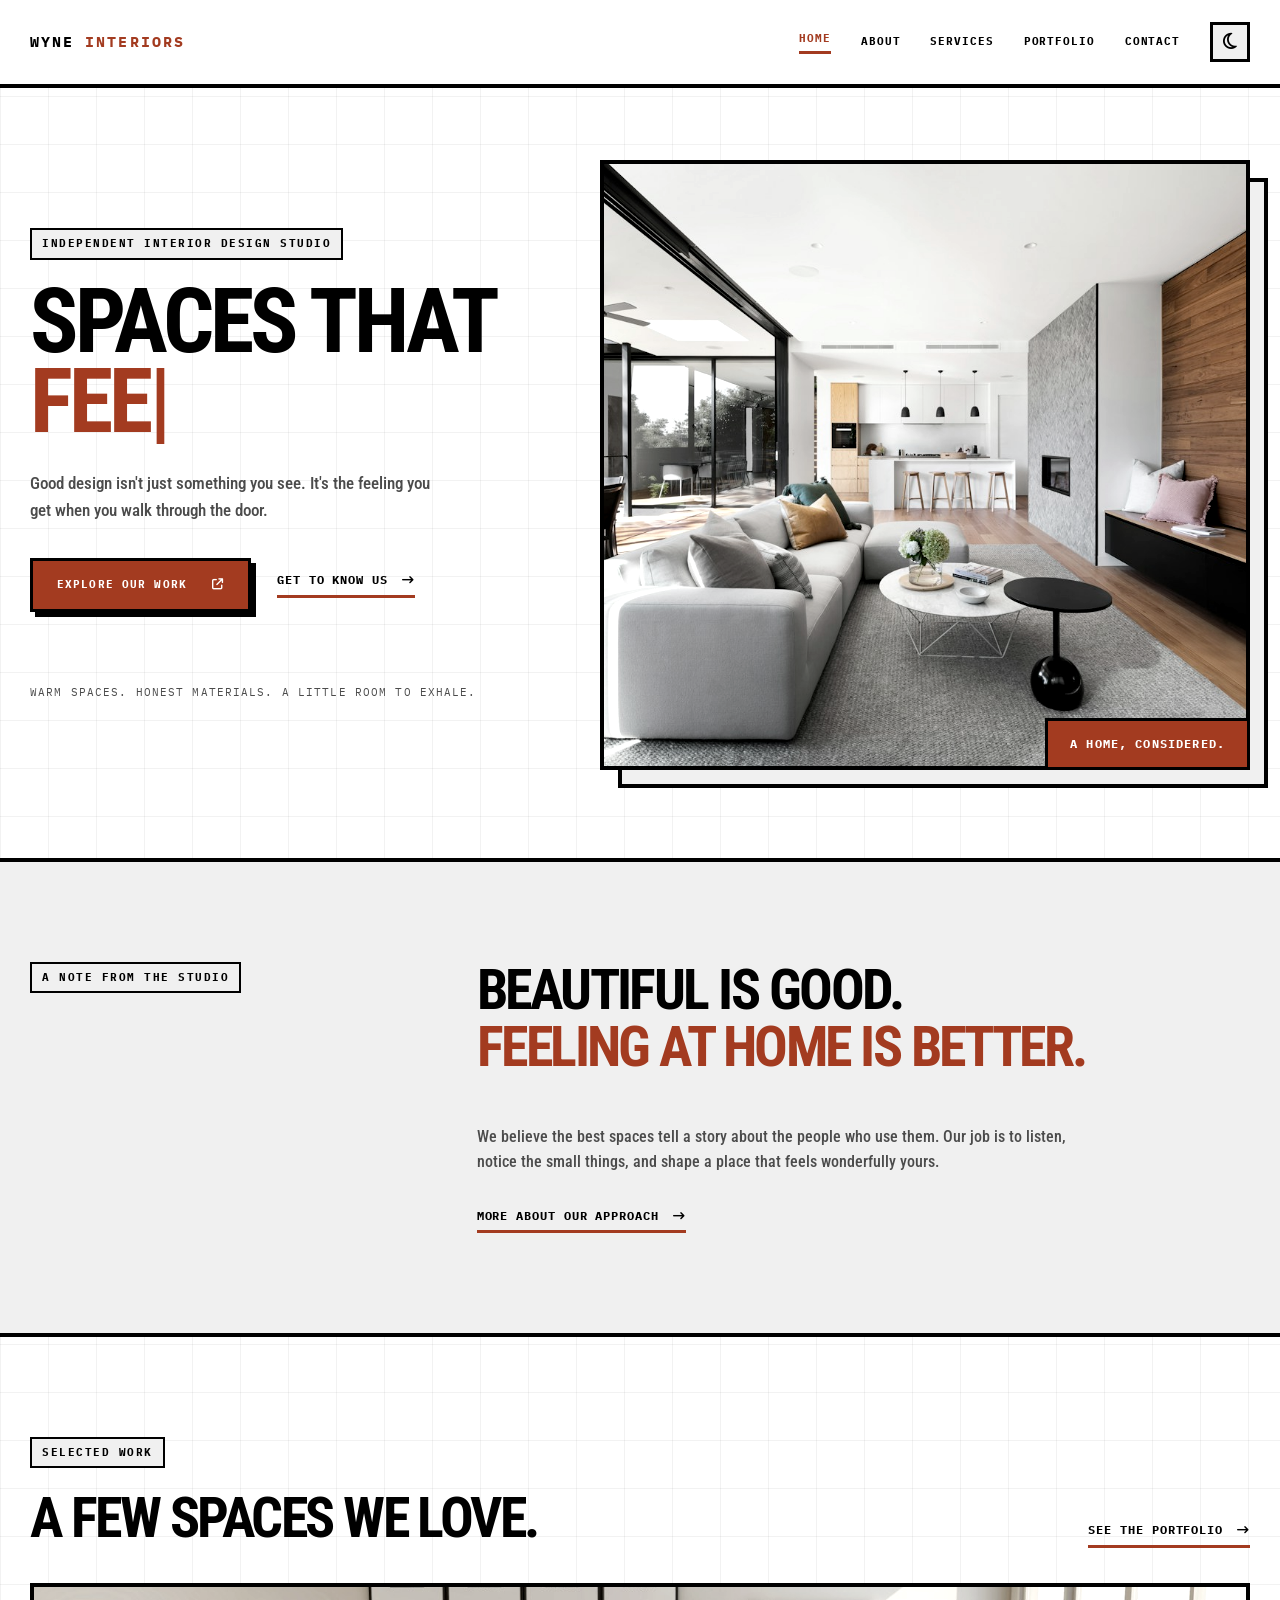
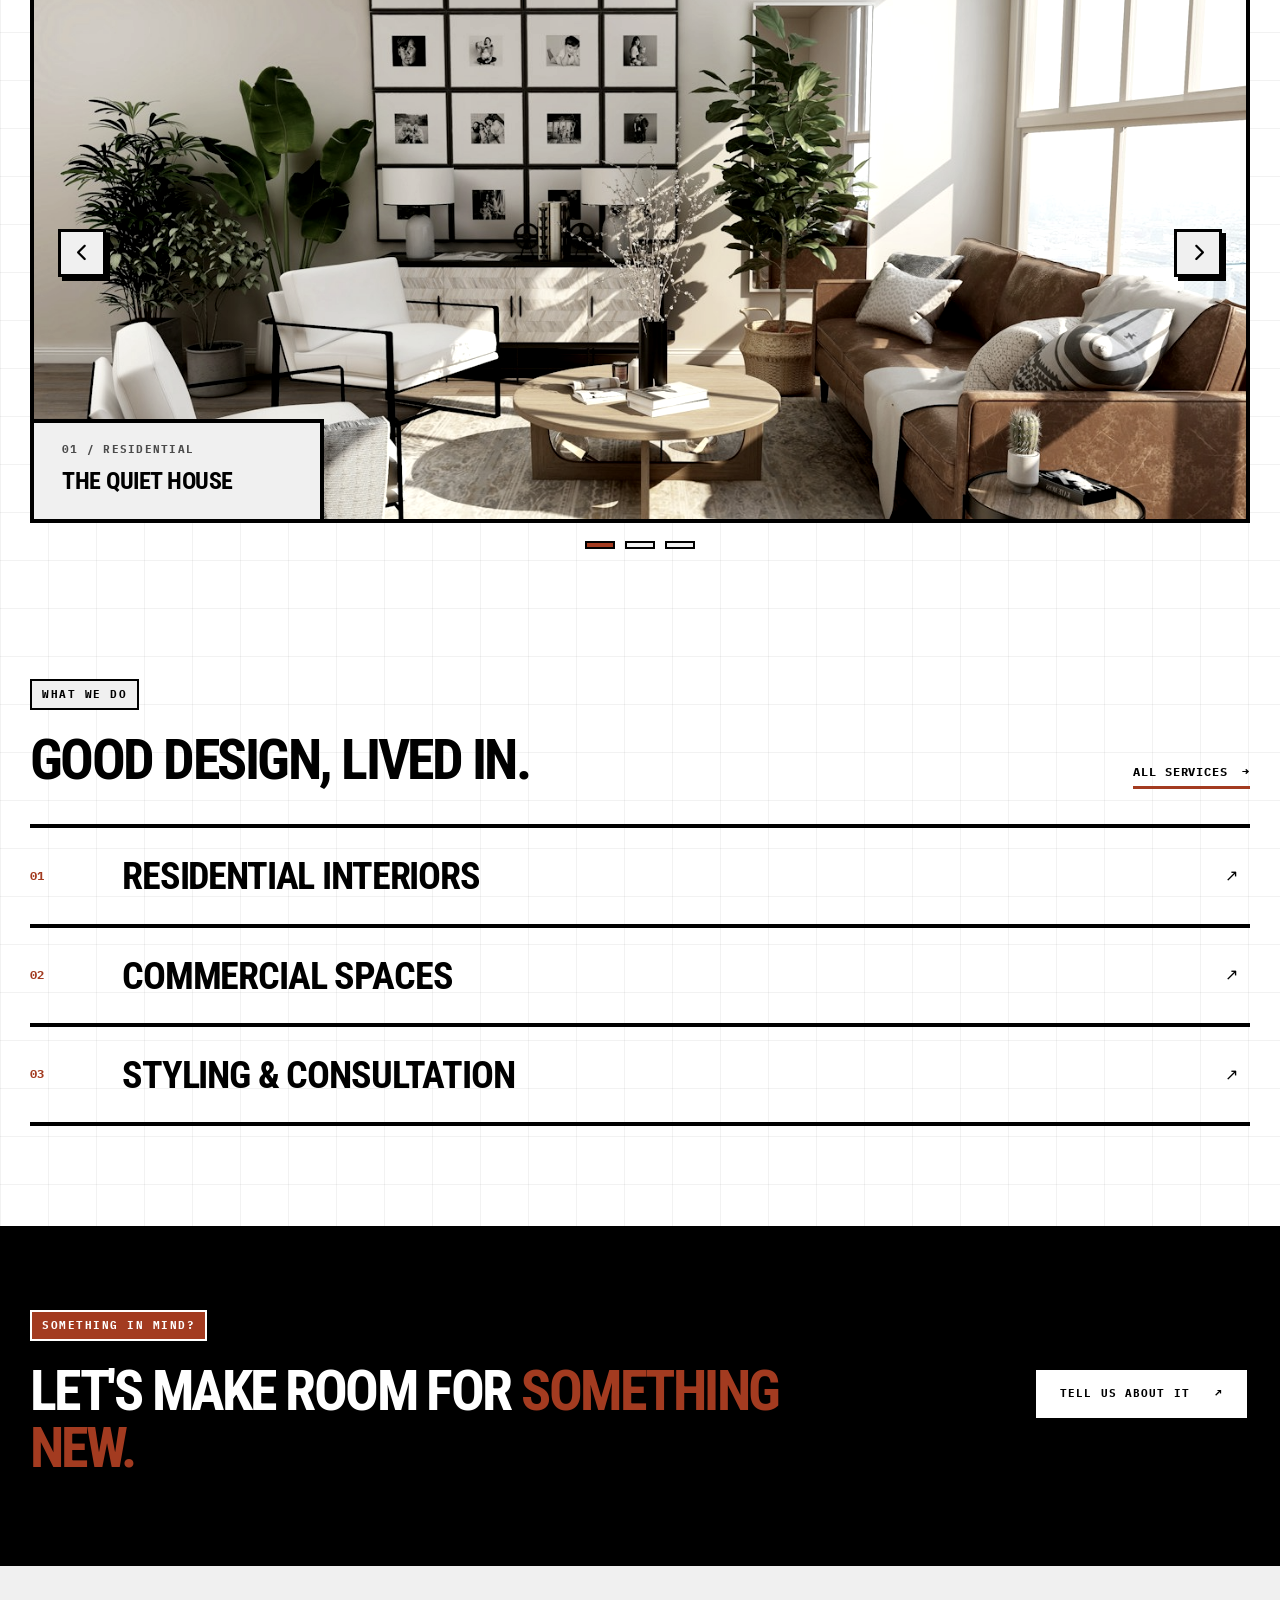
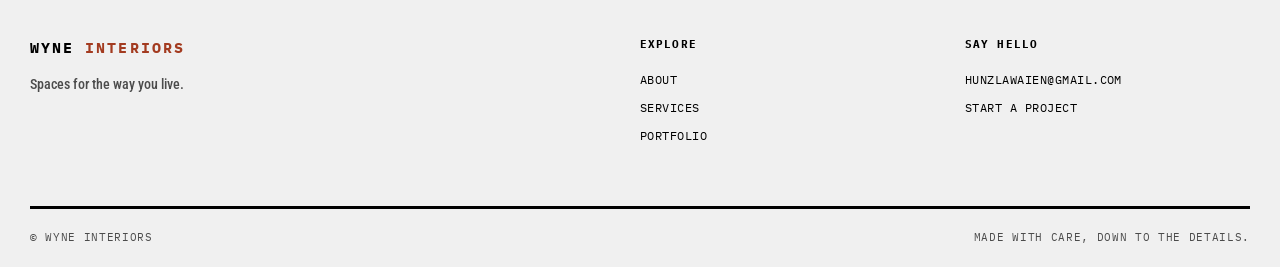
==== index.html @ 6b7e2caf "First commit, Add homepage and about page with theme toggle, animated text, counters and sliders" ====
<!doctype html>
<html lang="en">
  <head>
    <meta charset="UTF-8" />
    <meta name="viewport" content="width=device-width, initial-scale=1.0" />
    <title>Wyne Interiors</title>
    <link
      href="https://fonts.googleapis.com/css2?family=DM+Sans:wght@400;500;600;700&family=Playfair+Display:ital,wght@0,400;0,500;0,600;1,400;1,500&display=swap"
      rel="stylesheet"
    />
    <link
      rel="stylesheet"
      href="https://cdnjs.cloudflare.com/ajax/libs/font-awesome/6.5.2/css/all.min.css"
    />
    <link rel="stylesheet" href="style.css" />
    <script src="script.js" defer></script>
  </head>
  <body>
    <header class="header">
      <div class="container header-inner">
        <a class="logo" href="index.html"> WYNE <span>INTERIORS</span></a>

        <button class="menu-toggle" type="button"></button>

        <nav class="navbar" id="navbar">
          <a href="index.html" aria-current="page">Home</a>
          <a href="about.html">About</a>
          <a href="services.html">Services</a>
          <a href="portfolio.html">Portfolio</a>
          <a href="contact.html">Contact</a>
          <button class="theme-toggle" type="button">
            <i class="fa-solid fa-moon"></i>
          </button>
        </nav>
      </div>
    </header>

    <main>
      <section class="hero container">
        <div class="hero-section">
          <p class="tagline">Independent interior design studio</p>
          <h1>
            Spaces that
            <em
              ><span
                id="typing-text"
                data-words="feel like you|make room to breathe|welcome you home"
                >feel like you</span
              ></em
            ><span class="typing-cursor">|</span>
          </h1>
          <p class="paragraph">
            Good design isn't just something you see. It's the feeling you get
            when you walk through the door.
          </p>
          <div class="hero-buttons">
            <a class="button button-primary" href="portfolio.html"
              >Explore our work
              <span><i class="fa-solid fa-arrow-up-right-from-square"></i></span
            ></a>
            <a class="text-link" href="about.html"
              >Get to know us
              <span><i class="fa-solid fa-arrow-right-long"></i></span
            ></a>
          </div>
          <p class="hero-note">
            Warm spaces. Honest materials. A little room to exhale.
          </p>
        </div>

        <div class="hero-image">
          <img
            src="images/home-hero.jpg"
            alt="hero"
            width="1200"
            height="900"
          />
          <div class="image-label">A home, considered.</div>
        </div>
      </section>

      <section class="intro-section section">
        <div class="container intro-grid">
          <p class="tagline">A note from the studio</p>
          <div>
            <h2>Beautiful is good.<br /><em>Feeling at home is better.</em></h2>
            <p>
              We believe the best spaces tell a story about the people who use
              them. Our job is to listen, notice the small things, and shape a
              place that feels wonderfully yours.
            </p>
            <a class="text-link" href="about.html"
              >More about our approach
              <span><i class="fa-solid fa-arrow-right-long"></i></span
            ></a>
          </div>
        </div>
      </section>

      <section class="section">
        <div class="container">
          <div class="section-heading">
            <div>
              <p class="tagline">Selected work</p>
              <h2 id="work-heading">A few spaces we love.</h2>
            </div>
            <a class="text-link" href="portfolio.html">
              See the portfolio
              <i class="fa-solid fa-arrow-right-long"></i>
            </a>
          </div>

          <div class="project-slider">
            <div class="slider">
              <figure class="slide is-active">
                <img
                  src="images/Slider1.jpg"
                  alt="Slider 1"
                  width="1400"
                  height="900"
                  loading="lazy"
                />
                <figcaption>
                  <span>01 / Residential</span>
                  <strong>The Quiet House</strong>
                </figcaption>
              </figure>
              <figure class="slide">
                <img
                  src="images/Slider2.jpg"
                  alt="Slider 2"
                  width="1400"
                  height="900"
                  loading="lazy"
                />
                <figcaption>
                  <span>02 / Residential</span>
                  <strong>Soft Sunday Apartment</strong>
                </figcaption>
              </figure>
              <figure class="slide">
                <img
                  src="images/Slider3.jpg"
                  alt="Slider 3"
                  width="1400"
                  height="900"
                  loading="lazy"
                />
                <figcaption>
                  <span>03 / Commercial</span>
                  <strong>Gather Studio</strong>
                </figcaption>
              </figure>

              <button type="button" class="slider-prev">
                <i class="fa-solid fa-chevron-left"></i>
              </button>
              <button type="button" class="slider-next">
                <i class="fa-solid fa-chevron-right"></i>
              </button>
            </div>

            <div class="slider-controls">
              <div class="slider-dots">
                <button type="button" class="is-active"></button>
                <button type="button"></button>
                <button type="button"></button>
              </div>
            </div>
          </div>
        </div>
      </section>

      <section class="services-preview section">
        <div class="container">
          <div class="section-heading">
            <div>
              <p class="tagline">What we do</p>
              <h2>Good design, lived in.</h2>
            </div>
            <a class="text-link" href="services.html"
              >All services <span>→</span></a
            >
          </div>
          <div class="service-list">
            <a href="services.html#residential"
              ><span>01</span>
              <h3>Residential interiors</h3>
              <span>↗</span></a
            >
            <a href="services.html#commercial"
              ><span>02</span>
              <h3>Commercial spaces</h3>
              <span>↗</span></a
            >
            <a href="services.html#styling"
              ><span>03</span>
              <h3>Styling &amp; consultation</h3>
              <span>↗</span></a
            >
          </div>
        </div>
      </section>

      <section class="cta-section">
        <div class="container cta-inner">
          <div>
            <p class="tagline">Something in mind?</p>
            <h2>Let's make room for <em>something new.</em></h2>
          </div>
          <a class="button button-light" href="contact.html"
            >Tell us about it <span>↗</span></a
          >
        </div>
      </section>
    </main>

    <footer class="footer">
      <div class="container footer-inner">
        <div>
          <a class="logo" href="index.html">WYNE <span>INTERIORS</span></a>
          <p>Spaces for the way you live.</p>
        </div>
        <div>
          <p class="footer-label">Explore</p>
          <a href="about.html">About</a><a href="services.html">Services</a
          ><a href="portfolio.html">Portfolio</a>
        </div>
        <div>
          <p class="footer-label">Say hello</p>
          <a href="mailto:hunzlawaien@gmail.com">hunzlawaien@gmail.com</a
          ><a href="contact.html">Start a project</a>
        </div>
      </div>
      <div class="container footer-bottom">
        <span>© <span class="year"></span> Wyne Interiors</span
        ><span>Made with care, down to the details.</span>
      </div>
    </footer>
  </body>
</html>
---- style.css ----
@import url("https://fonts.googleapis.com/css2?family=IBM+Plex+Mono:wght@400;500;600;700&family=Roboto+Condensed:wght@400;500;600;700&display=swap");

:root {
  --bg: #ffffff;
  --surface: #f0f0f0;
  --soft: #f0f0f0;
  --text: #000000;
  --muted: #4b4b4b;
  --accent: #a33b20;
  --accent-hover: #7f2d18;
  --line: #000000;
  --error: #a33b20;

  --font-body: "Roboto Condensed", Arial, sans-serif;
  --font-display: "Roboto Condensed", Arial, sans-serif;
  --font-mono: "IBM Plex Mono", monospace;

  --rust: #a33b20;
  --border-thick: 4px;
  --border-mid: 3px;
}

html[data-theme="dark"] {
  --bg: #0c0c0c;
  --surface: #171717;
  --soft: #171717;
  --text: #ffffff;
  --muted: #b5b5b5;
  --accent: #d55531;
  --accent-hover: #ea6f4d;
  --line: #ffffff;
  --error: #ff896f;

  --rust: #d55531;
}

* {
  box-sizing: border-box;
}

html {
  scroll-behavior: smooth;
}

body {
  margin: 0;
  background:
    linear-gradient(90deg, rgba(0, 0, 0, 0.05) 1px, transparent 1px),
    linear-gradient(180deg, rgba(0, 0, 0, 0.05) 1px, transparent 1px), var(--bg);
  background-size: 48px 48px;
  color: var(--text);
  font-family: var(--font-body);
  line-height: 1.6;
}

html[data-theme="dark"] body {
  background:
    linear-gradient(90deg, rgba(255, 255, 255, 0.06) 1px, transparent 1px),
    linear-gradient(180deg, rgba(255, 255, 255, 0.06) 1px, transparent 1px),
    var(--bg);
  background-size: 48px 48px;
}

body,
input,
textarea,
select,
button {
  font-family: var(--font-body);
}
img {
  display: block;
  width: 100%;
  max-width: 100%;
}
a {
  color: inherit;
  text-decoration: none;
}
button {
  cursor: pointer;
}
button,
input,
select,
textarea {
  font-size: inherit;
}
h1,
h2,
h3,
p,
figure {
  margin-top: 0;
}
h1,
h2,
h3 {
  line-height: 1.02;
}
h1,
h2 {
  font-family: var(--font-display);
  font-weight: 700;
  letter-spacing: -0.045em;
  text-transform: uppercase;
}
h1 em,
h2 em {
  color: var(--rust);
  font-style: normal;
  font-weight: 700;
}
h3 {
  font-family: var(--font-display);
  font-weight: 700;
  text-transform: uppercase;
}

:focus-visible {
  outline: 3px solid var(--rust);
  outline-offset: 3px;
}

[hidden] {
  display: none !important;
}
.container {
  width: min(100% - 48px, 1220px);
  margin-inline: auto;
}
.section {
  padding-block: 100px;
}

.button {
  display: inline-flex;
  justify-content: center;
  align-items: center;
  gap: 25px;
  min-height: 54px;
  border: var(--border-mid) solid var(--line);
  padding: 11px 24px;
  background: var(--surface);
  color: var(--text);
  font-family: var(--font-mono);
  font-size: 0.7rem;
  font-weight: 700;
  letter-spacing: 0.1em;
  text-transform: uppercase;
  box-shadow: 5px 5px 0 var(--line);
  transition:
    background 0.2s,
    transform 0.2s,
    box-shadow 0.2s;
}
.button:hover {
  transform: translate(-2px, -2px);
  box-shadow: 8px 8px 0 var(--line);
}
.button-primary {
  background: var(--rust);
  color: #fff;
}
.button-primary:hover {
  background: var(--accent-hover);
}
.button-light {
  background: #fff;
  color: #000;
}
.button-light:hover {
  background: var(--surface);
}

.tagline {
  display: inline-block;
  margin-bottom: 22px;
  padding: 5px 10px;
  border: 2px solid var(--line);
  background: var(--surface);
  color: var(--text);
  font-family: var(--font-mono);
  font-size: 0.67rem;
  font-weight: 700;
  letter-spacing: 0.14em;
  text-transform: uppercase;
}

.tagline {
  width: fit-content;
  height: fit-content;
}

.text-link {
  display: inline-flex;
  align-items: center;
  gap: 14px;
  border-bottom: var(--border-mid) solid var(--rust);
  padding-bottom: 5px;
  font-family: var(--font-mono);
  font-size: 0.72rem;
  font-weight: 700;
  letter-spacing: 0.08em;
  text-transform: uppercase;
  transition:
    gap 0.2s,
    color 0.2s;
}
.text-link:hover {
  gap: 20px;
  color: var(--rust);
}

.lead {
  color: var(--muted);
  font-size: 1.08rem;
  line-height: 1.85;
}

.page-hero {
  padding-block: 88px 85px;
}
.page-hero h1 {
  max-width: 840px;
  margin-bottom: 24px;
  font-size: clamp(3.5rem, 7vw, 6.2rem);
}
.page-hero .lead {
  max-width: 650px;
  margin-bottom: 0;
}
/* Header */

.header {
  position: relative;
  z-index: 20;
  border-bottom: var(--border-thick) solid var(--line);
  background: var(--bg);
}
.header-inner {
  display: flex;
  align-items: center;
  justify-content: space-between;
  min-height: 84px;
}
.logo {
  font-family: var(--font-mono);
  font-size: 0.92rem;
  font-weight: 700;
  letter-spacing: 0.14em;
  text-transform: uppercase;
  white-space: nowrap;
}
.logo span {
  color: var(--rust);
  font-style: normal;
  font-weight: 700;
}
.navbar {
  display: flex;
  align-items: center;
  gap: 30px;
}
.navbar a {
  color: var(--text);
  font-family: var(--font-mono);
  font-size: 0.7rem;
  font-weight: 700;
  letter-spacing: 0.08em;
  text-transform: uppercase;
}
.navbar a:hover,
.navbar a[aria-current="page"] {
  color: var(--rust);
}
.navbar a[aria-current="page"] {
  border-bottom: var(--border-mid) solid var(--rust);
  padding-bottom: 4px;
}

.theme-toggle,
.menu-toggle {
  border: var(--border-mid) solid var(--line);
  background: var(--surface);
  color: var(--text);
}
.theme-toggle {
  width: 40px;
  height: 40px;
  border-radius: 0;
  font-size: 1.15rem;
  line-height: 1;
}
.menu-toggle {
  display: none;
}

/* Home */

.hero {
  display: grid;
  grid-template-columns: 0.87fr 1.13fr;
  align-items: center;
  gap: 70px;
  padding-block: 72px 88px;
}
.hero h1 {
  max-width: 680px;
  margin-bottom: 27px;
  font-size: clamp(3.8rem, 7vw, 6.6rem);
  line-height: 0.9;
}
.hero .paragraph {
  max-width: 420px;
  color: var(--muted);
  font-size: 1.05rem;
  font-weight: 500;
}
.hero-buttons {
  display: flex;
  align-items: center;
  flex-wrap: wrap;
  gap: 26px;
  margin-top: 34px;
}
.hero-note {
  margin: 72px 0 0;
  color: var(--muted);
  font-family: var(--font-mono);
  font-size: 0.7rem;
  letter-spacing: 0.1em;
  text-transform: uppercase;
}

.hero-image {
  position: relative;
}
.hero-image::before {
  content: "";
  position: absolute;
  inset: 18px -18px -18px 18px;
  z-index: -1;
  border: var(--border-thick) solid var(--line);
  background: var(--surface);
}
.hero-image img {
  height: 610px;
  border: var(--border-thick) solid var(--line);
  object-fit: cover;
  filter: grayscale(0.45) contrast(1.14);
}
.image-label {
  position: absolute;
  right: 0;
  bottom: 0;
  padding: 14px 22px;
  border: var(--border-mid) solid var(--line);
  background: var(--rust);
  color: #fff;
  font-family: var(--font-mono);
  font-style: normal;
  font-size: 0.72rem;
  font-weight: 700;
  letter-spacing: 0.1em;
  text-transform: uppercase;
}

.typing-cursor {
  color: var(--rust);
  font-weight: 700;
  animation: blink 0.8s step-end infinite;
}
@keyframes blink {
  50% {
    opacity: 0;
  }
}

.intro-section,
.faq-section {
  background: var(--surface);
  border-block: var(--border-thick) solid var(--line);
}
.intro-grid {
  display: grid;
  grid-template-columns: 1fr 2fr;
  gap: 60px;
}
.intro-grid h2,
.section-heading h2,
.faq-layout h2 {
  font-size: clamp(2.4rem, 4.4vw, 4rem);
}
.intro-grid p:not(.tagline):not(.eyebrow) {
  max-width: 630px;
  color: var(--muted);
  font-weight: 500;
}
.intro-grid .text-link {
  margin-top: 16px;
}

.section-heading {
  display: flex;
  justify-content: space-between;
  align-items: end;
  gap: 24px;
  margin-bottom: 35px;
}
.section-heading h2 {
  margin-bottom: 0;
}

.project-slider {
  position: relative;
}
.slider {
  position: relative;
  height: 540px;
  overflow: hidden;
  border: var(--border-thick) solid var(--line);
  background: var(--surface);
}
.slide {
  position: absolute;
  inset: 0;
  margin: 0;
  visibility: hidden;
  opacity: 0;
  transition:
    opacity 0.55s ease,
    visibility 0.55s ease;
}

.slide.is-active {
  visibility: visible;
  opacity: 1;
}

.slide img {
  height: 100%;
  object-fit: cover;
  filter: grayscale(0.45) contrast(1.14);
}

.slide figcaption {
  position: absolute;
  bottom: 0;
  left: 0;
  display: grid;
  gap: 5px;
  min-width: 290px;
  padding: 18px 28px;
  border-top: var(--border-thick) solid var(--line);
  border-right: var(--border-thick) solid var(--line);
  background: var(--surface);
}

.slide figcaption span,
.project-meta span {
  color: var(--muted);
  font-family: var(--font-mono);
  font-size: 0.66rem;
  font-weight: 700;
  text-transform: uppercase;
  letter-spacing: 0.12em;
}

.slide figcaption strong {
  font-family: var(--font-display);
  font-size: 1.5rem;
  font-weight: 700;
  text-transform: uppercase;
  letter-spacing: -0.02em;
}

.slider-controls {
  display: flex;
  align-items: center;
  justify-content: center;
  padding-top: 18px;
}

.slider-dots {
  display: flex;
  align-items: center;
  gap: 10px;
}

.slider-dots button {
  width: 30px;
  height: 8px;
  padding: 0;
  border: 2px solid var(--line);
  border-radius: 0;
  background: var(--surface);
  cursor: pointer;
}

.slider-dots button.is-active {
  background: var(--rust);
}

/* Side arrows */
.slider-prev,
.slider-next {
  position: absolute;
  top: 50%;
  transform: translateY(-50%);
  z-index: 10;
  width: 48px;
  height: 48px;
  border: var(--border-mid) solid var(--line);
  border-radius: 0;
  background: var(--surface);
  color: var(--text);
  font-family: var(--font-mono);
  font-size: 1.1rem;
  font-weight: 700;
  cursor: pointer;
  display: grid;
  place-items: center;
  box-shadow: 4px 4px 0 var(--line);
  transition:
    background 0.2s ease,
    color 0.2s ease;
}

.slider-prev:hover,
.slider-next:hover {
  background: var(--rust);
  color: #fff;
}

.slider-prev {
  left: 24px;
}

.slider-next {
  right: 24px;
}

.services-preview {
  padding-top: 30px;
}
.service-list {
  border-top: var(--border-thick) solid var(--line);
}
.service-list a {
  display: grid;
  grid-template-columns: 80px 1fr 25px;
  align-items: center;
  gap: 12px;
  border-bottom: var(--border-thick) solid var(--line);
  padding-block: 28px;
  transition: background 0.2s;
}
.service-list a:hover {
  background: var(--surface);
}
.service-list a:hover h3 {
  color: var(--rust);
  transform: translateX(10px);
}
.service-list a > span:first-child {
  color: var(--rust);
  font-family: var(--font-mono);
  font-size: 0.72rem;
  font-weight: 700;
}
.service-list h3 {
  margin: 0;
  font-size: clamp(1.7rem, 3vw, 2.7rem);
  letter-spacing: -0.03em;
  transition:
    transform 0.2s,
    color 0.2s;
}

.cta-section {
  background: #000;
  color: #fff;
  border-block: var(--border-thick) solid var(--line);
}
html[data-theme="dark"] .cta-section {
  background: #000;
  border-color: #fff;
}
.cta-inner {
  display: flex;
  align-items: center;
  justify-content: space-between;
  gap: 32px;
  padding-block: 80px;
}
.cta-inner .tagline,
.cta-inner .eyebrow {
  border-color: #fff;
  background: var(--rust);
  color: #fff;
}
.cta-inner h2 {
  max-width: 760px;
  margin: 0;
  font-size: clamp(2.5rem, 4.4vw, 4.2rem);
}
.cta-inner h2 em {
  color: var(--rust);
}

/* Footer */

.footer {
  padding-top: 70px;
  border-top: var(--border-thick) solid var(--line);
  background: var(--surface);
}
.footer-inner {
  display: grid;
  grid-template-columns: 2fr 1fr 1fr;
  gap: 40px;
  padding-bottom: 60px;
}
.footer-inner > div {
  display: flex;
  flex-direction: column;
  align-items: flex-start;
  gap: 9px;
}
.footer-inner .logo {
  margin-bottom: 5px;
}
.footer-inner p {
  margin: 0;
  color: var(--muted);
  font-size: 0.88rem;
  font-weight: 500;
}
.footer-inner a:not(.logo) {
  font-family: var(--font-mono);
  font-size: 0.74rem;
  letter-spacing: 0.04em;
  text-transform: uppercase;
}
.footer-inner a:hover {
  color: var(--rust);
  text-decoration: underline;
}
.footer-inner .footer-label {
  margin-bottom: 8px;
  color: var(--text);
  font-family: var(--font-mono);
  font-size: 0.7rem;
  font-weight: 700;
  letter-spacing: 0.1em;
  text-transform: uppercase;
}
.footer-bottom {
  display: flex;
  justify-content: space-between;
  gap: 20px;
  border-top: var(--border-mid) solid var(--line);
  padding-block: 20px;
  color: var(--muted);
  font-family: var(--font-mono);
  font-size: 0.7rem;
  letter-spacing: 0.06em;
  text-transform: uppercase;
}

/* About */

.about-story {
  padding-top: 0;
}
.story-image {
  position: relative;
}
.story-image::before {
  content: "";
  position: absolute;
  inset: 18px -18px -18px 18px;
  z-index: -1;
  border: var(--border-thick) solid var(--line);
  background: var(--surface);
}
.story-image img {
  height: 610px;
  border: var(--border-thick) solid var(--line);
  object-fit: cover;
  filter: grayscale(0.45) contrast(1.14);
}

.image-stamp {
  position: absolute;
  right: 0;
  bottom: 0;
  padding: 14px 22px;
  border: var(--border-mid) solid var(--line);
  background: var(--rust);
  color: #fff;
  font-family: var(--font-mono);
  font-size: 0.7rem;
  font-style: normal;
  font-weight: 700;
  letter-spacing: 0.08em;
  text-transform: uppercase;
}

.story h2 {
  font-size: clamp(2.3rem, 4vw, 3.8rem);
}
.story p:not(.tagline) {
  color: var(--muted);
  font-weight: 500;
}
.story .text-link {
  margin-top: 16px;
}

.story-grid {
  display: grid;
  grid-template-columns: 1fr 1fr;
  align-items: center;
  gap: 8%;
}

.numbers-grid {
  display: grid;
  grid-template-columns: repeat(3, 1fr);
  gap: 30px;
}
.numbers-grid div {
  display: grid;
  gap: 7px;
  border-left: var(--border-thick) solid var(--line);
  padding: 20px 24px;
  background: var(--bg);
}
.numbers-grid strong {
  color: var(--rust);
  font-family: var(--font-mono);
  font-size: clamp(2.8rem, 5.5vw, 4.6rem);
  font-weight: 700;
  line-height: 1;
}
.numbers-grid span {
  color: var(--text);
  font-family: var(--font-mono);
  font-size: 0.7rem;
  font-weight: 700;
  letter-spacing: 0.08em;
  text-transform: uppercase;
}

.numbers-section {
  background: var(--soft);
  border-block: var(--border-thick) solid var(--line);
}

.values-grid {
  display: grid;
  grid-template-columns: repeat(3, 1fr);
  gap: 22px;
}
.value-card {
  min-height: 235px;
  padding: 29px;
  border: var(--border-thick) solid var(--line);
  background: var(--surface);
  box-shadow: 6px 6px 0 var(--line);
}
.value-card > span {
  color: var(--rust);
  font-family: var(--font-mono);
  font-size: 0.72rem;
  font-weight: 700;
}
.value-card h3 {
  margin: 31px 0 12px;
  font-size: 1.5rem;
}
.value-card p {
  margin: 0;
  color: var(--muted);
  font-size: 0.9rem;
  font-weight: 500;
}
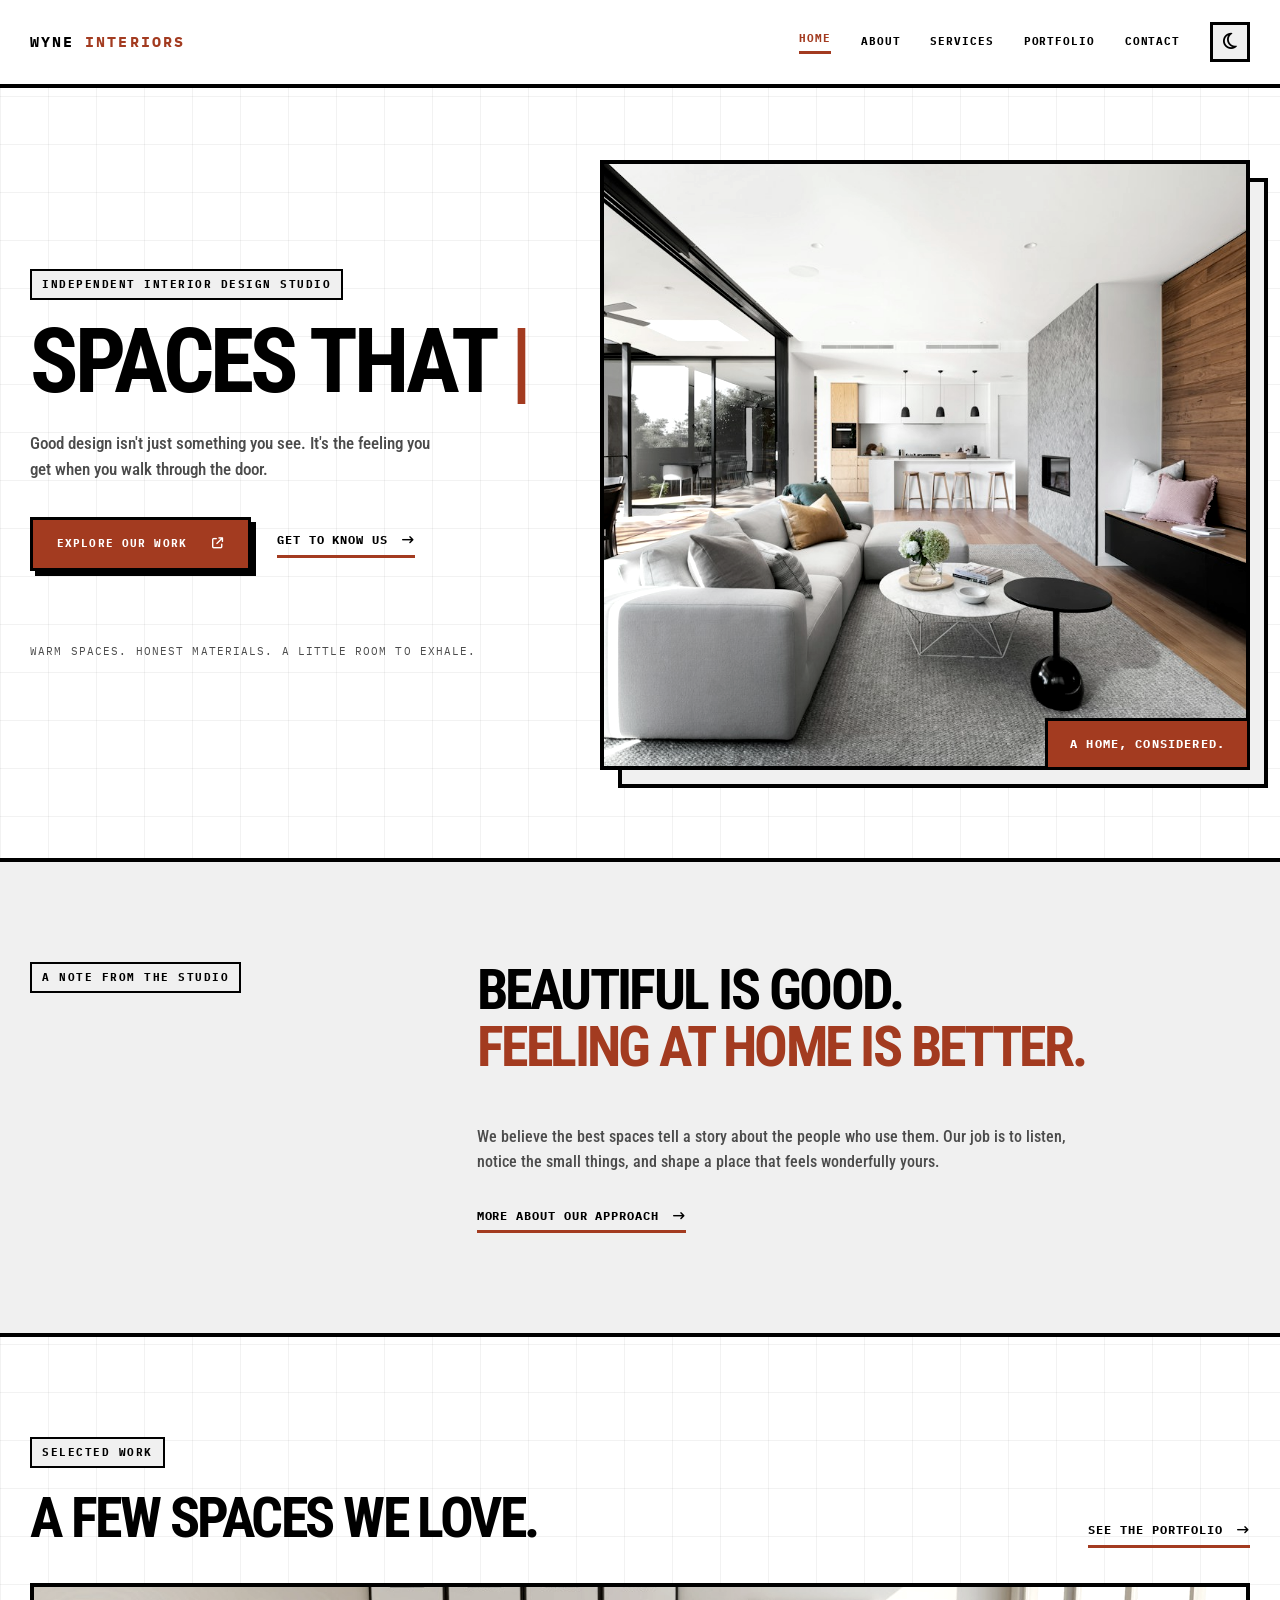
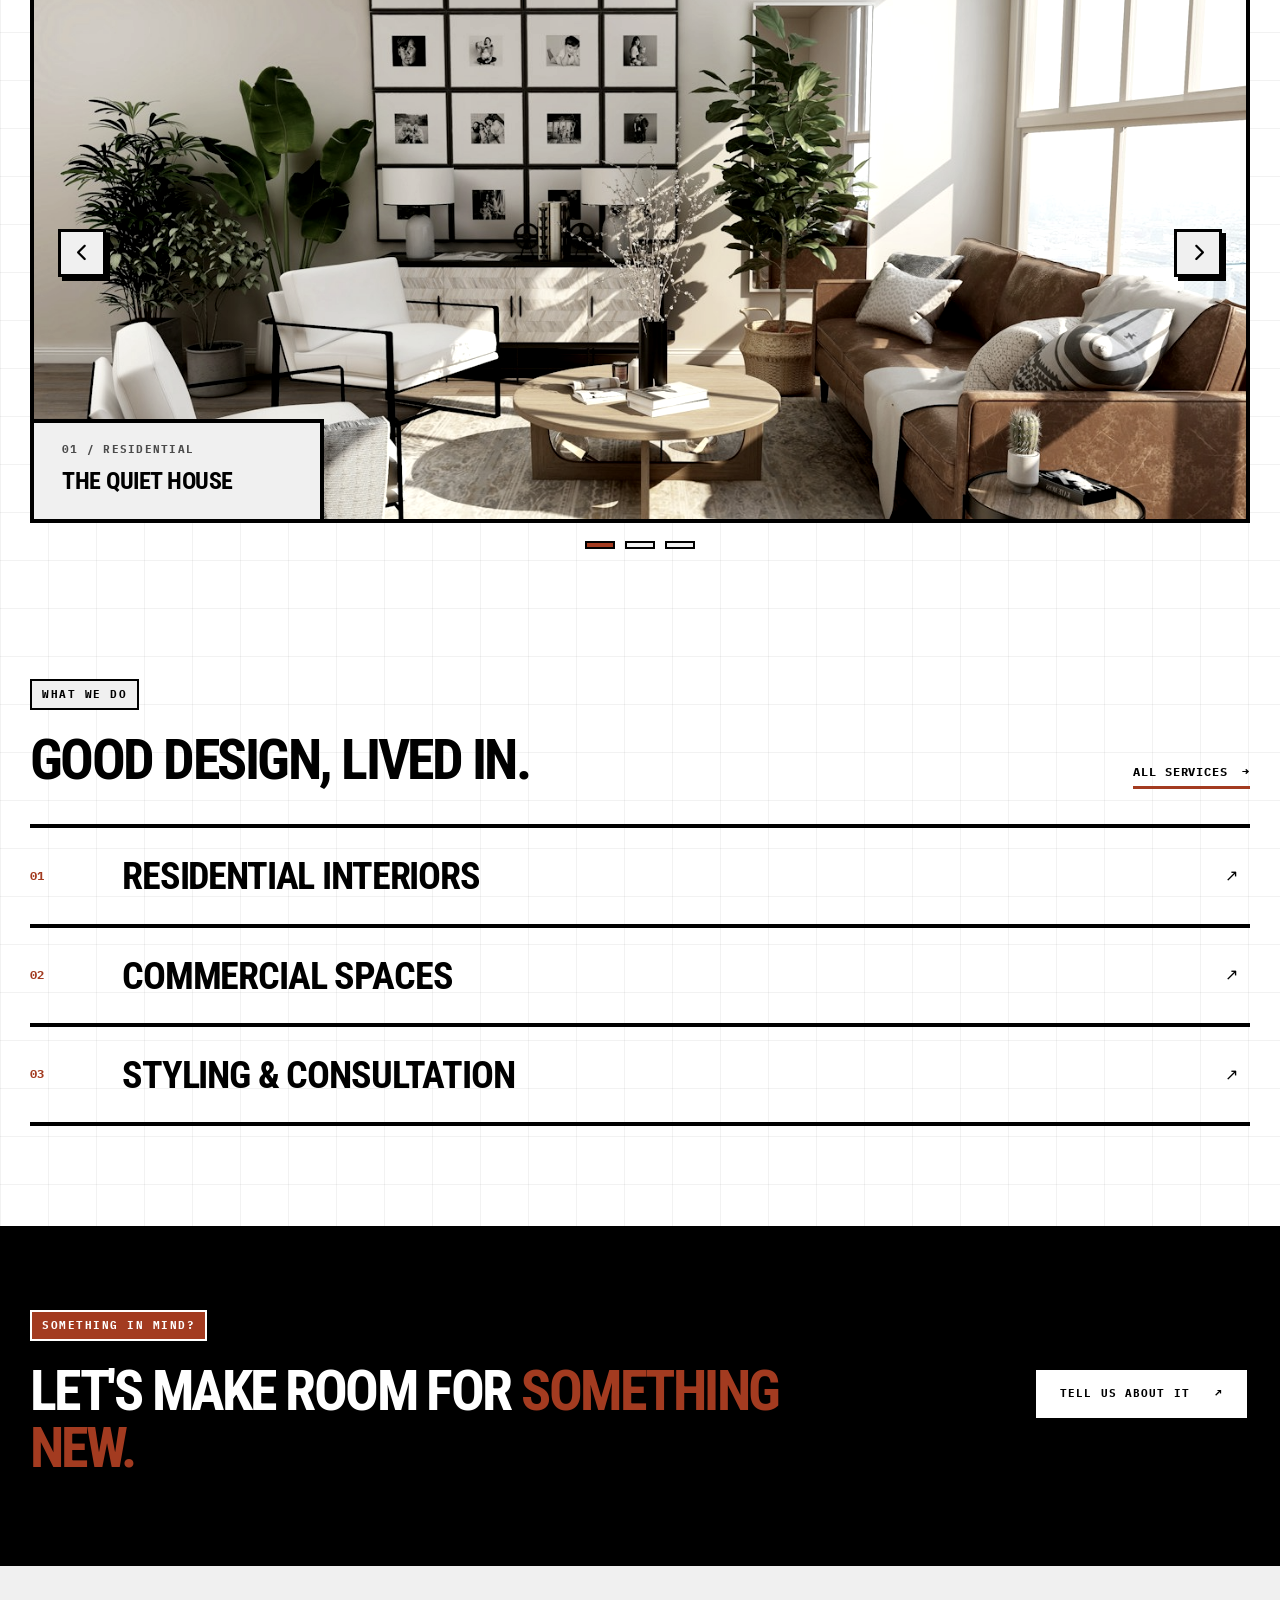
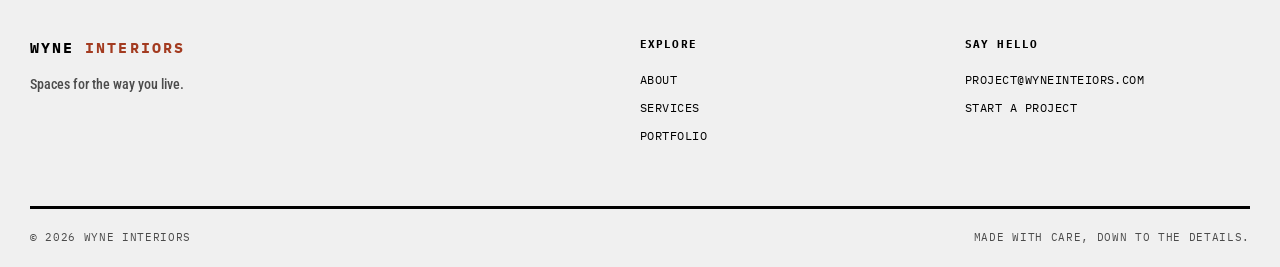
==== commit 5cfb6157: "Add scroll to top button" ====
--- a/index.html
+++ b/index.html
@@ -228,7 +228,7 @@
         </div>
         <div>
           <p class="footer-label">Say hello</p>
-          <a href="mailto:hunzlawaien@gmail.com">hunzlawaien@gmail.com</a
+          <a href="project@wyneinteiors.com">project@wyneinteiors.com</a
           ><a href="contact.html">Start a project</a>
         </div>
       </div>
@@ -237,5 +237,8 @@
         ><span>Made with care, down to the details.</span>
       </div>
     </footer>
+    <button class="back-to-top" type="button" aria-label="Back to top">
+      ↑
+    </button>
   </body>
 </html>
--- a/style.css
+++ b/style.css
@@ -68,24 +68,29 @@
 button {
   font-family: var(--font-body);
 }
+
 img {
   display: block;
   width: 100%;
   max-width: 100%;
 }
+
 a {
   color: inherit;
   text-decoration: none;
 }
+
 button {
   cursor: pointer;
 }
+
 button,
 input,
 select,
 textarea {
   font-size: inherit;
 }
+
 h1,
 h2,
 h3,
@@ -93,11 +98,13 @@
 figure {
   margin-top: 0;
 }
+
 h1,
 h2,
 h3 {
   line-height: 1.02;
 }
+
 h1,
 h2 {
   font-family: var(--font-display);
@@ -105,12 +112,14 @@
   letter-spacing: -0.045em;
   text-transform: uppercase;
 }
+
 h1 em,
 h2 em {
   color: var(--rust);
   font-style: normal;
   font-weight: 700;
 }
+
 h3 {
   font-family: var(--font-display);
   font-weight: 700;
@@ -125,10 +134,12 @@
 [hidden] {
   display: none !important;
 }
+
 .container {
   width: min(100% - 48px, 1220px);
   margin-inline: auto;
 }
+
 .section {
   padding-block: 100px;
 }
@@ -154,21 +165,26 @@
     transform 0.2s,
     box-shadow 0.2s;
 }
+
 .button:hover {
   transform: translate(-2px, -2px);
   box-shadow: 8px 8px 0 var(--line);
 }
+
 .button-primary {
   background: var(--rust);
   color: #fff;
 }
+
 .button-primary:hover {
   background: var(--accent-hover);
 }
+
 .button-light {
   background: #fff;
   color: #000;
 }
+
 .button-light:hover {
   background: var(--surface);
 }
@@ -216,6 +232,7 @@
   color: var(--muted);
   font-size: 1.08rem;
   line-height: 1.85;
+  font-weight: 500;
 }
 
 .page-hero {
@@ -238,12 +255,14 @@
   border-bottom: var(--border-thick) solid var(--line);
   background: var(--bg);
 }
+
 .header-inner {
   display: flex;
   align-items: center;
   justify-content: space-between;
   min-height: 84px;
 }
+
 .logo {
   font-family: var(--font-mono);
   font-size: 0.92rem;
@@ -252,16 +271,19 @@
   text-transform: uppercase;
   white-space: nowrap;
 }
+
 .logo span {
   color: var(--rust);
   font-style: normal;
   font-weight: 700;
 }
+
 .navbar {
   display: flex;
   align-items: center;
   gap: 30px;
 }
+
 .navbar a {
   color: var(--text);
   font-family: var(--font-mono);
@@ -270,10 +292,12 @@
   letter-spacing: 0.08em;
   text-transform: uppercase;
 }
+
 .navbar a:hover,
 .navbar a[aria-current="page"] {
   color: var(--rust);
 }
+
 .navbar a[aria-current="page"] {
   border-bottom: var(--border-mid) solid var(--rust);
   padding-bottom: 4px;
@@ -285,6 +309,7 @@
   background: var(--surface);
   color: var(--text);
 }
+
 .theme-toggle {
   width: 40px;
   height: 40px;
@@ -292,6 +317,7 @@
   font-size: 1.15rem;
   line-height: 1;
 }
+
 .menu-toggle {
   display: none;
 }
@@ -305,18 +331,21 @@
   gap: 70px;
   padding-block: 72px 88px;
 }
+
 .hero h1 {
   max-width: 680px;
   margin-bottom: 27px;
   font-size: clamp(3.8rem, 7vw, 6.6rem);
   line-height: 0.9;
 }
+
 .hero .paragraph {
   max-width: 420px;
   color: var(--muted);
   font-size: 1.05rem;
   font-weight: 500;
 }
+
 .hero-buttons {
   display: flex;
   align-items: center;
@@ -324,6 +353,7 @@
   gap: 26px;
   margin-top: 34px;
 }
+
 .hero-note {
   margin: 72px 0 0;
   color: var(--muted);
@@ -336,6 +366,7 @@
 .hero-image {
   position: relative;
 }
+
 .hero-image::before {
   content: "";
   position: absolute;
@@ -344,12 +375,18 @@
   border: var(--border-thick) solid var(--line);
   background: var(--surface);
 }
+
 .hero-image img {
   height: 610px;
   border: var(--border-thick) solid var(--line);
   object-fit: cover;
   filter: grayscale(0.45) contrast(1.14);
 }
+
+.hero .lead {
+  max-width: 420px;
+}
+
 .image-label {
   position: absolute;
   right: 0;
@@ -458,7 +495,7 @@
 }
 
 .slide figcaption span,
-.project-meta span {
+.project-tag span {
   color: var(--muted);
   font-family: var(--font-mono);
   font-size: 0.66rem;
@@ -708,10 +745,14 @@
   text-transform: uppercase;
 }
 
-.story h2 {
+.story h2,
+.service-detail h2,
+.contact-info h2 {
   font-size: clamp(2.3rem, 4vw, 3.8rem);
 }
-.story p:not(.tagline) {
+.story p:not(.tagline),
+.service-detail p:not(.tagline),
+.contact-info > p:not(.eyebrow) {
   color: var(--muted);
   font-weight: 500;
 }
@@ -719,7 +760,9 @@
   margin-top: 16px;
 }
 
-.story-grid {
+.story-grid,
+.service-detail,
+.contact-grid {
   display: grid;
   grid-template-columns: 1fr 1fr;
   align-items: center;
@@ -787,3 +830,324 @@
   font-size: 0.9rem;
   font-weight: 500;
 }
+
+/* Services */
+
+.services-section {
+  padding-top: 0;
+}
+.service-detail {
+  padding-block: 55px;
+  border-top: var(--border-thick) solid var(--line);
+  scroll-margin-top: 30px;
+}
+.service-detail.reverse .service-detail-inner {
+  order: 2;
+}
+.service-detail img {
+  height: 420px;
+  border: var(--border-thick) solid var(--line);
+  object-fit: cover;
+  filter: grayscale(0.45) contrast(1.14);
+}
+.service-detail-inner {
+  max-width: 510px;
+}
+
+.tick-list {
+  padding: 0;
+  margin: 26px 0;
+  list-style: none;
+}
+.tick-list li {
+  padding: 6px 0;
+  color: var(--muted);
+  font-weight: 500;
+}
+.tick-list li::before {
+  content: "■";
+  margin-right: 13px;
+  color: var(--rust);
+  font-size: 0.72rem;
+}
+
+.faq-layout {
+  display: grid;
+  grid-template-columns: 0.8fr 1.2fr;
+  gap: 80px;
+}
+.faq-item {
+  border-bottom: var(--border-mid) solid var(--line);
+}
+.faq-item:first-child {
+  border-top: var(--border-mid) solid var(--line);
+}
+.faq-item h3 {
+  margin: 0;
+}
+.faq-question {
+  display: flex;
+  justify-content: space-between;
+  align-items: center;
+  gap: 15px;
+  width: 100%;
+  border: 0;
+  padding: 24px 0;
+  background: transparent;
+  color: var(--text);
+  text-align: left;
+  font-family: var(--font-mono);
+  font-size: 0.78rem;
+  font-weight: 700;
+  letter-spacing: 0.08em;
+  text-transform: uppercase;
+}
+.faq-question span {
+  color: var(--rust);
+  font-size: 1.5rem;
+  font-weight: 400;
+}
+.faq-answer {
+  padding-bottom: 20px;
+}
+.faq-answer p {
+  max-width: 550px;
+  margin: 0;
+  color: var(--muted);
+  font-weight: 500;
+}
+
+/* Portfolio */
+
+.portfolio-section {
+  padding-top: 0;
+}
+.portfolio-filters {
+  display: flex;
+  flex-wrap: wrap;
+  gap: 10px;
+  margin-bottom: 34px;
+}
+.portfolio-filters button {
+  border: var(--border-mid) solid var(--line);
+  padding: 10px 17px;
+  background: var(--surface);
+  color: var(--text);
+  font-family: var(--font-mono);
+  font-size: 0.7rem;
+  font-weight: 700;
+  letter-spacing: 0.08em;
+  text-transform: uppercase;
+  box-shadow: 3px 3px 0 var(--line);
+}
+.portfolio-filters button.is-active {
+  background: var(--rust);
+  border-color: var(--line);
+  color: #fff;
+}
+.portfolio-grid {
+  display: grid;
+  grid-template-columns: repeat(2, 1fr);
+  gap: 45px 24px;
+}
+.project-card {
+  overflow: hidden;
+  border: var(--border-thick) solid var(--line);
+  background: var(--surface);
+  padding: 12px;
+  box-shadow: 6px 6px 0 var(--line);
+}
+.project-card img {
+  height: 380px;
+  object-fit: cover;
+  filter: grayscale(0.45) contrast(1.14);
+  transition:
+    transform 0.35s,
+    filter 0.35s;
+}
+.project-card:hover img {
+  transform: scale(1.035);
+  filter: grayscale(0) contrast(1.05);
+}
+.project-tag {
+  display: flex;
+  align-items: center;
+  justify-content: space-between;
+  gap: 12px;
+  padding: 17px 6px 6px;
+}
+.project-tag h2 {
+  margin: 6px 0 0;
+  font-size: 1.6rem;
+}
+.project-tag > span {
+  color: var(--rust);
+  font-size: 1.2rem;
+}
+
+/* Contact */
+
+.contact-section {
+  padding-top: 0;
+}
+
+.contact-grid {
+  align-items: start;
+}
+
+.contact-info {
+  padding-top: 17px;
+}
+
+.contact-detail {
+  margin-top: 32px;
+}
+
+.contact-detail > span {
+  display: block;
+  margin-bottom: 6px;
+  color: var(--rust);
+  font-family: var(--font-mono);
+  font-size: 0.7rem;
+  font-weight: 700;
+  letter-spacing: 0.12em;
+  text-transform: uppercase;
+}
+
+.contact-detail a {
+  font-family: var(--font-display);
+  font-size: 1.3rem;
+  font-weight: 700;
+  text-transform: uppercase;
+}
+
+.contact-detail a:hover {
+  color: var(--rust);
+}
+
+.contact-detail p {
+  max-width: 360px;
+  color: var(--muted);
+  font-weight: 500;
+}
+
+.contact-info img {
+  height: 250px;
+  margin-top: 45px;
+  border: var(--border-thick) solid var(--line);
+  object-fit: cover;
+  filter: grayscale(0.45) contrast(1.14);
+}
+
+.contact-form {
+  padding: 40px;
+  border: var(--border-thick) solid var(--line);
+  background: var(--soft);
+  box-shadow: 8px 8px 0 var(--line);
+}
+
+.form-intro {
+  font-family: var(--font-display);
+  font-size: 1.45rem;
+  font-weight: 700;
+  text-transform: uppercase;
+}
+
+.form-row {
+  display: grid;
+  grid-template-columns: 1fr 1fr;
+  gap: 18px;
+}
+.form-field {
+  margin-bottom: 23px;
+}
+
+.form-field label {
+  display: block;
+  margin-bottom: 9px;
+  font-family: var(--font-mono);
+  font-size: 0.7rem;
+  font-weight: 700;
+  letter-spacing: 0.08em;
+  text-transform: uppercase;
+}
+.form-field label span {
+  color: var(--error);
+}
+.form-field input,
+.form-field select,
+.form-field textarea {
+  width: 100%;
+  border: var(--border-mid) solid var(--line);
+  border-radius: 0;
+  padding: 12px 13px;
+  background: var(--bg);
+  color: var(--text);
+  font-weight: 500;
+  outline: none;
+}
+
+.form-field textarea {
+  resize: vertical;
+  min-height: 140px;
+}
+.form-field input:focus,
+.form-field select:focus,
+.form-field textarea:focus {
+  border-color: var(--rust);
+  outline: 3px solid var(--rust);
+  outline-offset: 1px;
+}
+.form-field [aria-invalid="true"] {
+  border-color: var(--error);
+}
+.field-error {
+  display: block;
+  min-height: 1.15em;
+  margin-top: 5px;
+  color: var(--error);
+  font-family: var(--font-mono);
+  font-size: 0.7rem;
+  font-weight: 700;
+}
+
+.form-status {
+  margin: 14px 0 0;
+  font-weight: 700;
+}
+.form-status:empty {
+  display: none;
+}
+.form-status.is-error {
+  color: var(--error);
+}
+
+/* Scroll button */
+
+.back-to-top {
+  position: fixed;
+  right: 24px;
+  bottom: 24px;
+  z-index: 10;
+  width: 46px;
+  height: 46px;
+  border: var(--border-mid) solid var(--line);
+  border-radius: 0;
+  background: var(--rust);
+  color: #fff;
+  font-family: var(--font-mono);
+  font-size: 1.15rem;
+  font-weight: 700;
+  box-shadow: 4px 4px 0 var(--line);
+  opacity: 0;
+  pointer-events: none;
+  transform: translateY(10px);
+  transition:
+    opacity 0.2s,
+    transform 0.2s;
+}
+.back-to-top.is-visible {
+  opacity: 1;
+  pointer-events: auto;
+  transform: translateY(0);
+}
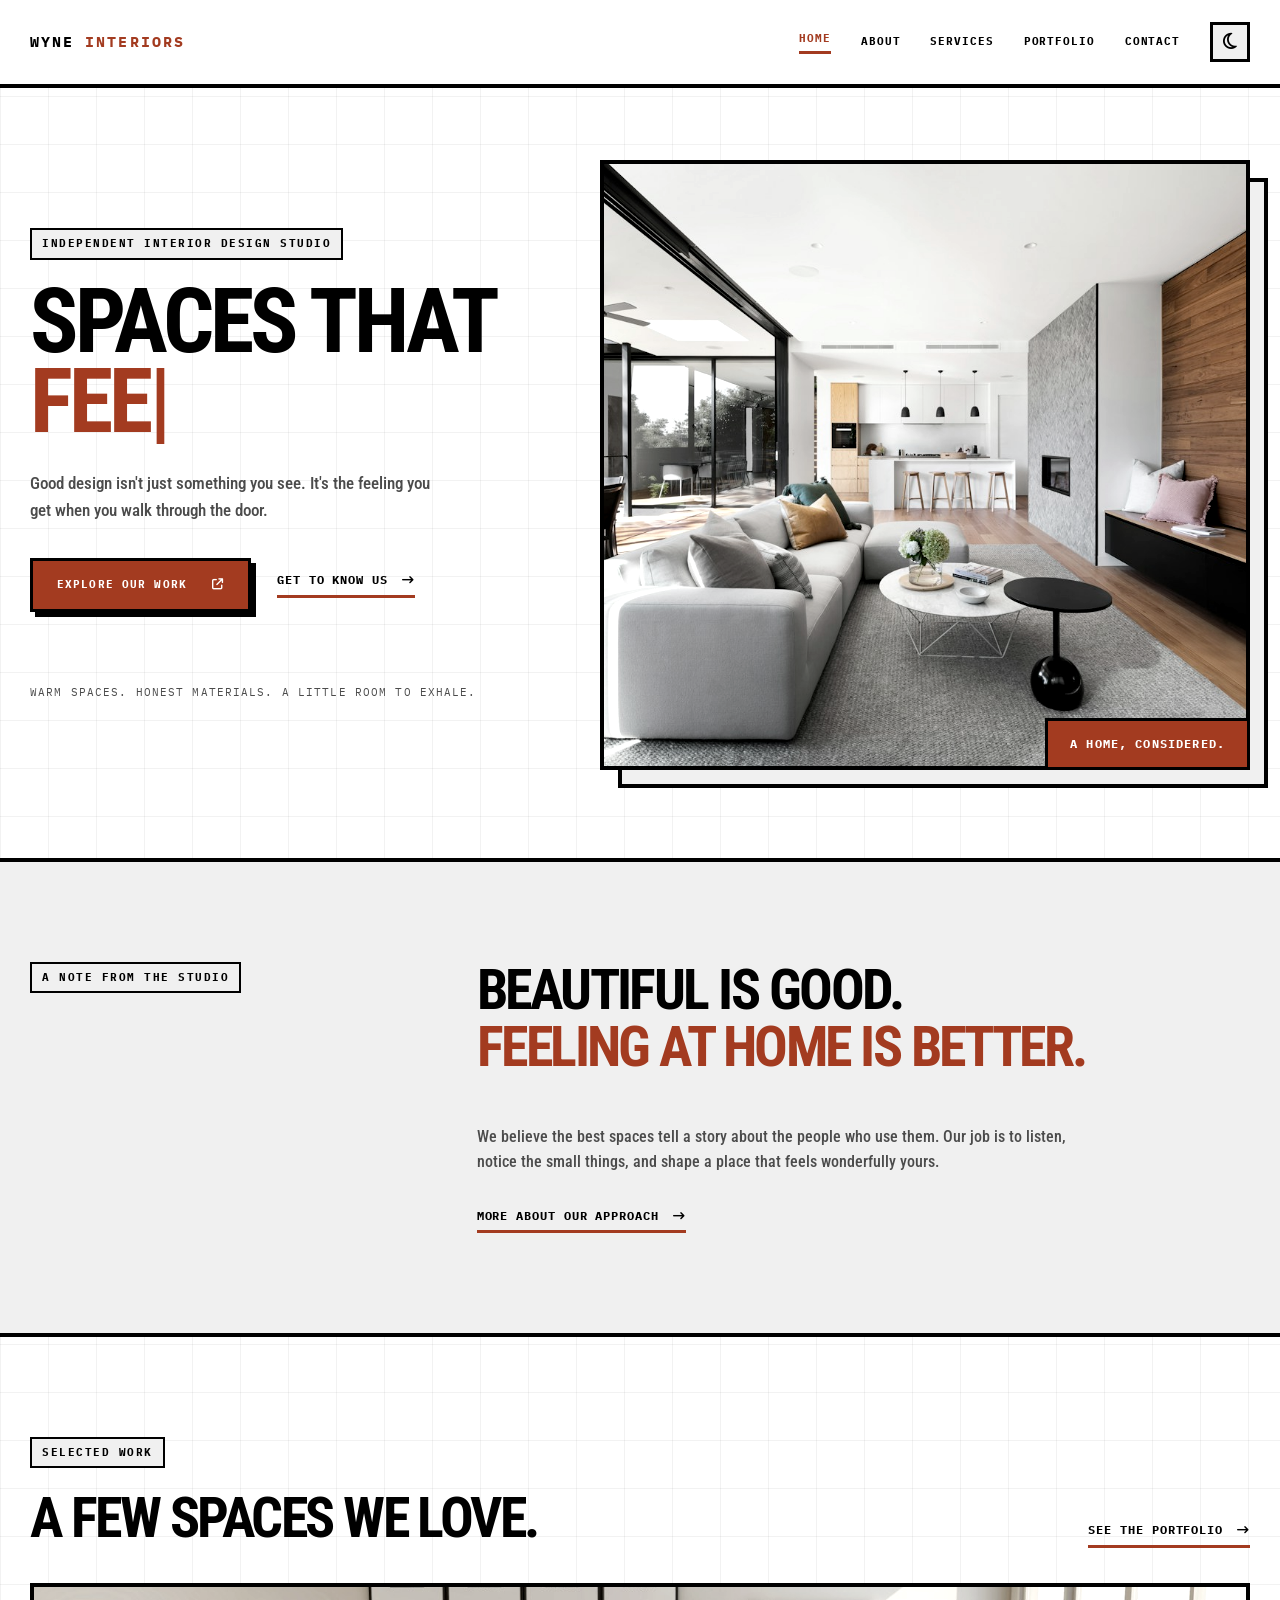
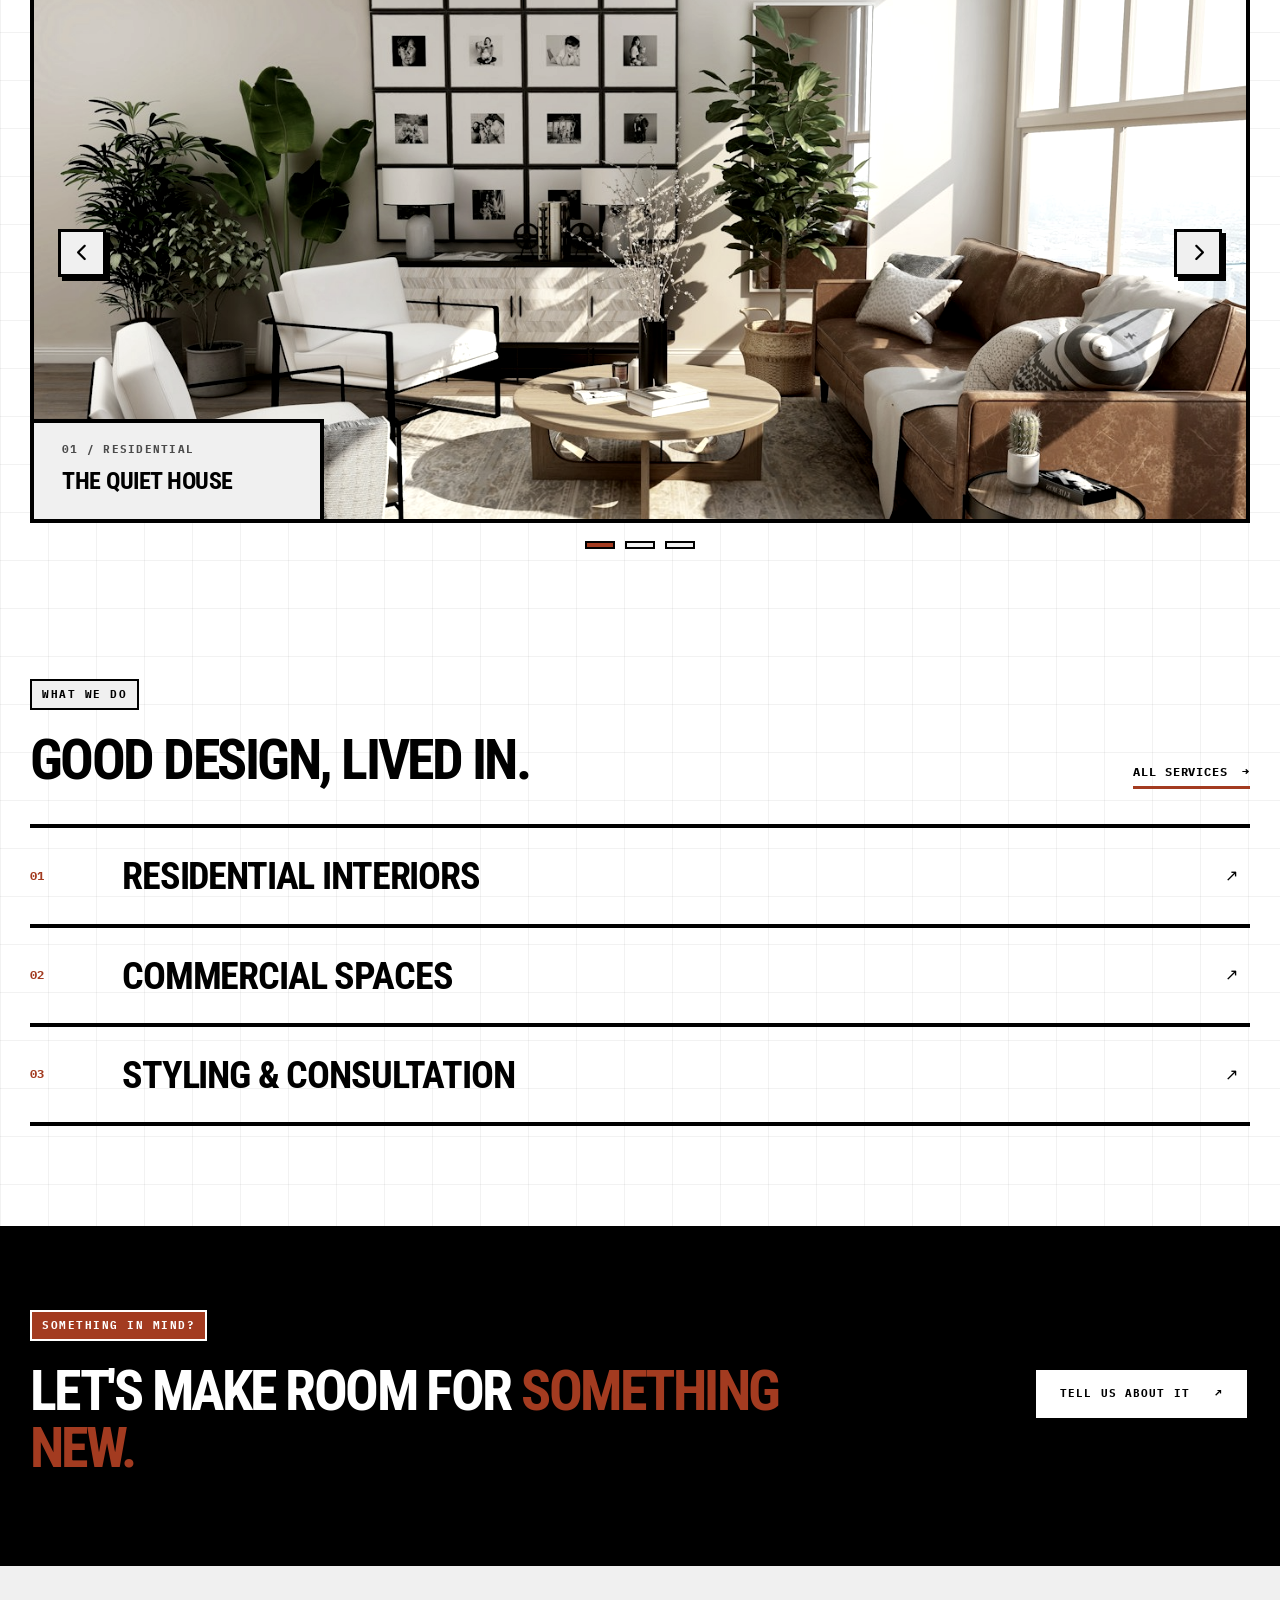
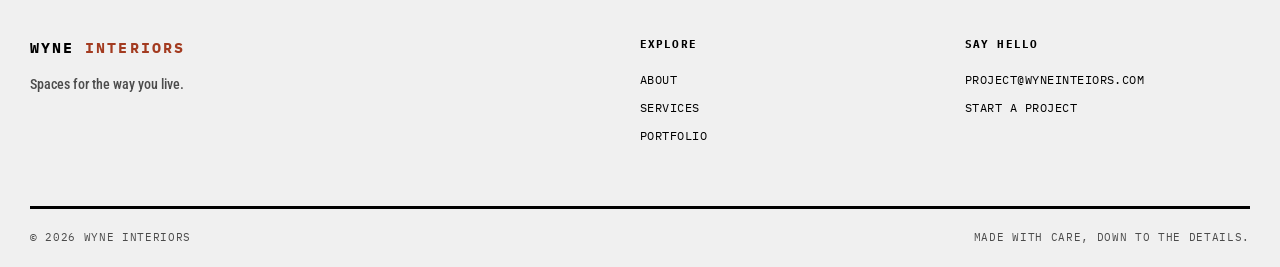
==== commit 41fa5365: "Add responsive design and update titles" ====
--- a/index.html
+++ b/index.html
@@ -20,7 +20,9 @@
       <div class="container header-inner">
         <a class="logo" href="index.html"> WYNE <span>INTERIORS</span></a>
 
-        <button class="menu-toggle" type="button"></button>
+        <button class="menu-toggle" type="button">
+          <span></span><span></span><span></span>
+        </button>
 
         <nav class="navbar" id="navbar">
           <a href="index.html" aria-current="page">Home</a>
--- a/style.css
+++ b/style.css
@@ -1151,3 +1151,521 @@
   pointer-events: auto;
   transform: translateY(0);
 }
+
+/* Responsive */
+
+.hero > *,
+.intro-grid > *,
+.story-grid > *,
+.service-detail > *,
+.contact-grid > *,
+.portfolio-grid > *,
+.form-row > *,
+.footer-inner > * {
+  min-width: 0;
+}
+
+.footer-inner a,
+.contact-detail a {
+  overflow-wrap: anywhere;
+}
+
+.intro-grid > .tagline {
+  justify-self: start;
+  align-self: start;
+  width: fit-content;
+  max-width: 100%;
+}
+
+@media (max-width: 1024px) {
+  .container {
+    width: min(100% - 40px, 1220px);
+  }
+
+  .navbar {
+    gap: 17px;
+  }
+
+  .hero {
+    gap: 38px;
+  }
+
+  .hero h1 {
+    font-size: clamp(3.4rem, 6.5vw, 5.6rem);
+  }
+
+  .hero-image img,
+  .story-image img {
+    height: 520px;
+  }
+
+  .intro-grid {
+    gap: 35px;
+  }
+
+  .story-grid,
+  .service-detail,
+  .contact-grid {
+    gap: 5%;
+  }
+
+  .faq-layout {
+    gap: 42px;
+  }
+
+  .contact-form {
+    padding: 32px;
+  }
+
+  .footer-inner {
+    gap: 25px;
+  }
+}
+
+@media (max-width: 800px) {
+  .navbar {
+    gap: 13px;
+  }
+
+  .navbar a {
+    font-size: 0.65rem;
+  }
+
+  .story-grid,
+  .service-detail {
+    gap: 30px;
+  }
+
+  .values-grid {
+    grid-template-columns: repeat(2, minmax(0, 1fr));
+  }
+
+  .numbers-grid {
+    gap: 14px;
+  }
+
+  .numbers-grid div {
+    padding: 18px;
+  }
+
+  .contact-grid {
+    grid-template-columns: 1fr;
+    gap: 38px;
+  }
+
+  .contact-info img {
+    height: 300px;
+  }
+
+  .contact-form {
+    width: min(100%, 760px);
+  }
+
+  .footer-inner {
+    grid-template-columns: 1.4fr 1fr;
+  }
+
+  .footer-inner > div:first-child {
+    grid-column: 1 / -1;
+  }
+}
+
+@media (max-width: 720px) {
+  .container {
+    width: min(100% - 36px, 1220px);
+  }
+
+  .section {
+    padding-block: 68px;
+  }
+
+  /* Header */
+  .header-inner {
+    min-height: 72px;
+  }
+
+  .menu-toggle {
+    display: flex;
+    flex: none;
+    flex-direction: column;
+    justify-content: center;
+    gap: 5px;
+    width: 44px;
+    height: 44px;
+    padding: 9px;
+  }
+
+  .menu-toggle span {
+    display: block;
+    width: 100%;
+    height: 3px;
+    background: var(--text);
+  }
+
+  .navbar {
+    display: none;
+    position: absolute;
+    top: 100%;
+    right: 0;
+    left: 0;
+    flex-direction: column;
+    align-items: stretch;
+    gap: 0;
+    border-bottom: var(--border-thick) solid var(--line);
+    padding: 12px 18px 20px;
+    background: var(--bg);
+  }
+
+  .header.nav-open .navbar {
+    display: flex;
+  }
+
+  .navbar a {
+    padding: 13px 5px;
+    font-size: 0.74rem;
+  }
+
+  .navbar a[aria-current="page"] {
+    border-bottom: 0;
+    border-left: var(--border-mid) solid var(--rust);
+    padding-left: 12px;
+  }
+
+  .theme-toggle {
+    margin-top: 12px;
+  }
+
+  .hero,
+  .intro-grid,
+  .story-grid,
+  .service-detail,
+  .faq-layout {
+    grid-template-columns: minmax(0, 1fr);
+  }
+
+  /* Home */
+  .hero {
+    gap: 40px;
+    padding-block: 55px 70px;
+  }
+
+  .hero h1 {
+    font-size: clamp(3.2rem, 10.5vw, 5.2rem);
+  }
+
+  .hero-note {
+    margin-top: 36px;
+  }
+
+  .hero-image::before,
+  .story-image::before {
+    display: none;
+  }
+
+  .hero-image img {
+    height: 420px;
+  }
+
+  .intro-grid {
+    gap: 12px;
+  }
+
+  .page-hero {
+    padding-block: 65px;
+  }
+
+  .page-hero h1 {
+    font-size: clamp(3.3rem, 10vw, 5.2rem);
+  }
+
+  .intro-grid h2,
+  .section-heading h2,
+  .faq-layout h2 {
+    font-size: clamp(2.5rem, 8vw, 3.8rem);
+  }
+
+  .section-heading {
+    align-items: flex-start;
+    flex-direction: column;
+    gap: 18px;
+  }
+
+  .slider {
+    height: 390px;
+  }
+
+  .slider-prev {
+    left: 12px;
+  }
+
+  .slider-next {
+    right: 12px;
+  }
+
+  .about-story,
+  .services-section,
+  .portfolio-section,
+  .contact-section {
+    padding-top: 0;
+  }
+
+  .story-grid,
+  .service-detail,
+  .faq-layout {
+    gap: 32px;
+  }
+
+  .story-image img {
+    height: 420px;
+  }
+
+  .story h2,
+  .service-detail h2,
+  .contact-info h2 {
+    font-size: clamp(2.5rem, 8vw, 3.6rem);
+  }
+
+  .service-detail.reverse .service-detail-inner {
+    order: 0;
+  }
+
+  .service-detail img {
+    height: 340px;
+  }
+
+  .values-grid {
+    grid-template-columns: 1fr;
+  }
+
+  .value-card {
+    min-height: 0;
+  }
+
+  .portfolio-grid {
+    gap: 28px 18px;
+  }
+
+  .project-card img {
+    height: 260px;
+  }
+
+  /* CTA */
+  .cta-inner {
+    align-items: flex-start;
+    flex-direction: column;
+    gap: 28px;
+    padding-block: 65px;
+  }
+
+  .cta-inner h2 {
+    font-size: clamp(2.6rem, 8vw, 3.8rem);
+  }
+}
+
+@media (max-width: 560px) {
+  .container {
+    width: min(100% - 28px, 1220px);
+  }
+
+  .section {
+    padding-block: 58px;
+  }
+
+  .lead {
+    font-size: 1rem;
+    line-height: 1.7;
+  }
+
+  .hero h1 {
+    font-size: clamp(3rem, 12vw, 4.3rem);
+  }
+
+  .page-hero h1 {
+    font-size: clamp(3rem, 11vw, 4.3rem);
+  }
+
+  .hero-buttons {
+    align-items: flex-start;
+    flex-direction: column;
+    gap: 20px;
+  }
+
+  .hero-image img {
+    height: 340px;
+  }
+
+  .button {
+    max-width: 100%;
+    gap: 14px;
+    font-size: 0.67rem;
+  }
+
+  /* Slider */
+  .slider {
+    height: 310px;
+  }
+
+  .slide figcaption {
+    min-width: 0;
+    max-width: calc(100% - 12px);
+    padding: 12px 15px;
+  }
+
+  .slide figcaption strong {
+    font-size: 1.25rem;
+  }
+
+  .slider-prev,
+  .slider-next {
+    width: 38px;
+    height: 38px;
+    box-shadow: 2px 2px 0 var(--line);
+  }
+
+  .slider-prev {
+    left: 8px;
+  }
+
+  .slider-next {
+    right: 8px;
+  }
+
+  .slider-dots button {
+    width: 25px;
+  }
+
+  /* Services list */
+  .service-list a {
+    grid-template-columns: 40px minmax(0, 1fr) 20px;
+    gap: 8px;
+    padding-block: 21px;
+  }
+
+  .service-list h3 {
+    font-size: clamp(1.4rem, 7vw, 2rem);
+  }
+
+  /* About */
+  .story-image img {
+    height: 350px;
+  }
+
+  .image-stamp {
+    right: 0;
+    padding: 11px 13px;
+    font-size: 0.62rem;
+  }
+
+  .numbers-grid {
+    grid-template-columns: 1fr;
+  }
+
+  .numbers-grid div {
+    min-height: 115px;
+  }
+
+  /* Services */
+  .service-detail img {
+    height: 270px;
+  }
+
+  /* Portfolio */
+  .portfolio-grid {
+    grid-template-columns: 1fr;
+  }
+
+  .project-card img {
+    height: 310px;
+  }
+
+  .project-tag h2 {
+    font-size: 1.45rem;
+  }
+
+  .portfolio-filters button {
+    padding: 9px 11px;
+  }
+
+  /* Contact */
+  .form-row {
+    grid-template-columns: 1fr;
+    gap: 0;
+  }
+
+  .contact-info img {
+    height: 220px;
+  }
+
+  .contact-form {
+    padding: 24px 18px;
+  }
+
+  .contact-detail a {
+    font-size: 1.2rem;
+  }
+
+  /* Footer */
+  .footer-inner {
+    grid-template-columns: 1fr;
+    gap: 28px;
+  }
+
+  .footer-inner > div:first-child {
+    grid-column: auto;
+  }
+
+  .footer-bottom {
+    flex-direction: column;
+    gap: 6px;
+  }
+
+  .back-to-top {
+    right: 16px;
+    bottom: 16px;
+    width: 42px;
+    height: 42px;
+  }
+}
+
+@media (max-width: 360px) {
+  .logo {
+    font-size: 0.78rem;
+    letter-spacing: 0.08em;
+  }
+
+  .hero h1,
+  .page-hero h1 {
+    font-size: 2.9rem;
+  }
+
+  .hero-image img {
+    height: 280px;
+  }
+
+  .slider {
+    height: 270px;
+  }
+
+  .slider-prev,
+  .slider-next {
+    width: 34px;
+    height: 34px;
+  }
+
+  .project-card img {
+    height: 270px;
+  }
+}
+
+@media (prefers-reduced-motion: reduce) {
+  html {
+    scroll-behavior: auto;
+  }
+
+  *,
+  *::before,
+  *::after {
+    animation-duration: 0.01ms !important;
+    transition-duration: 0.01ms !important;
+  }
+}
